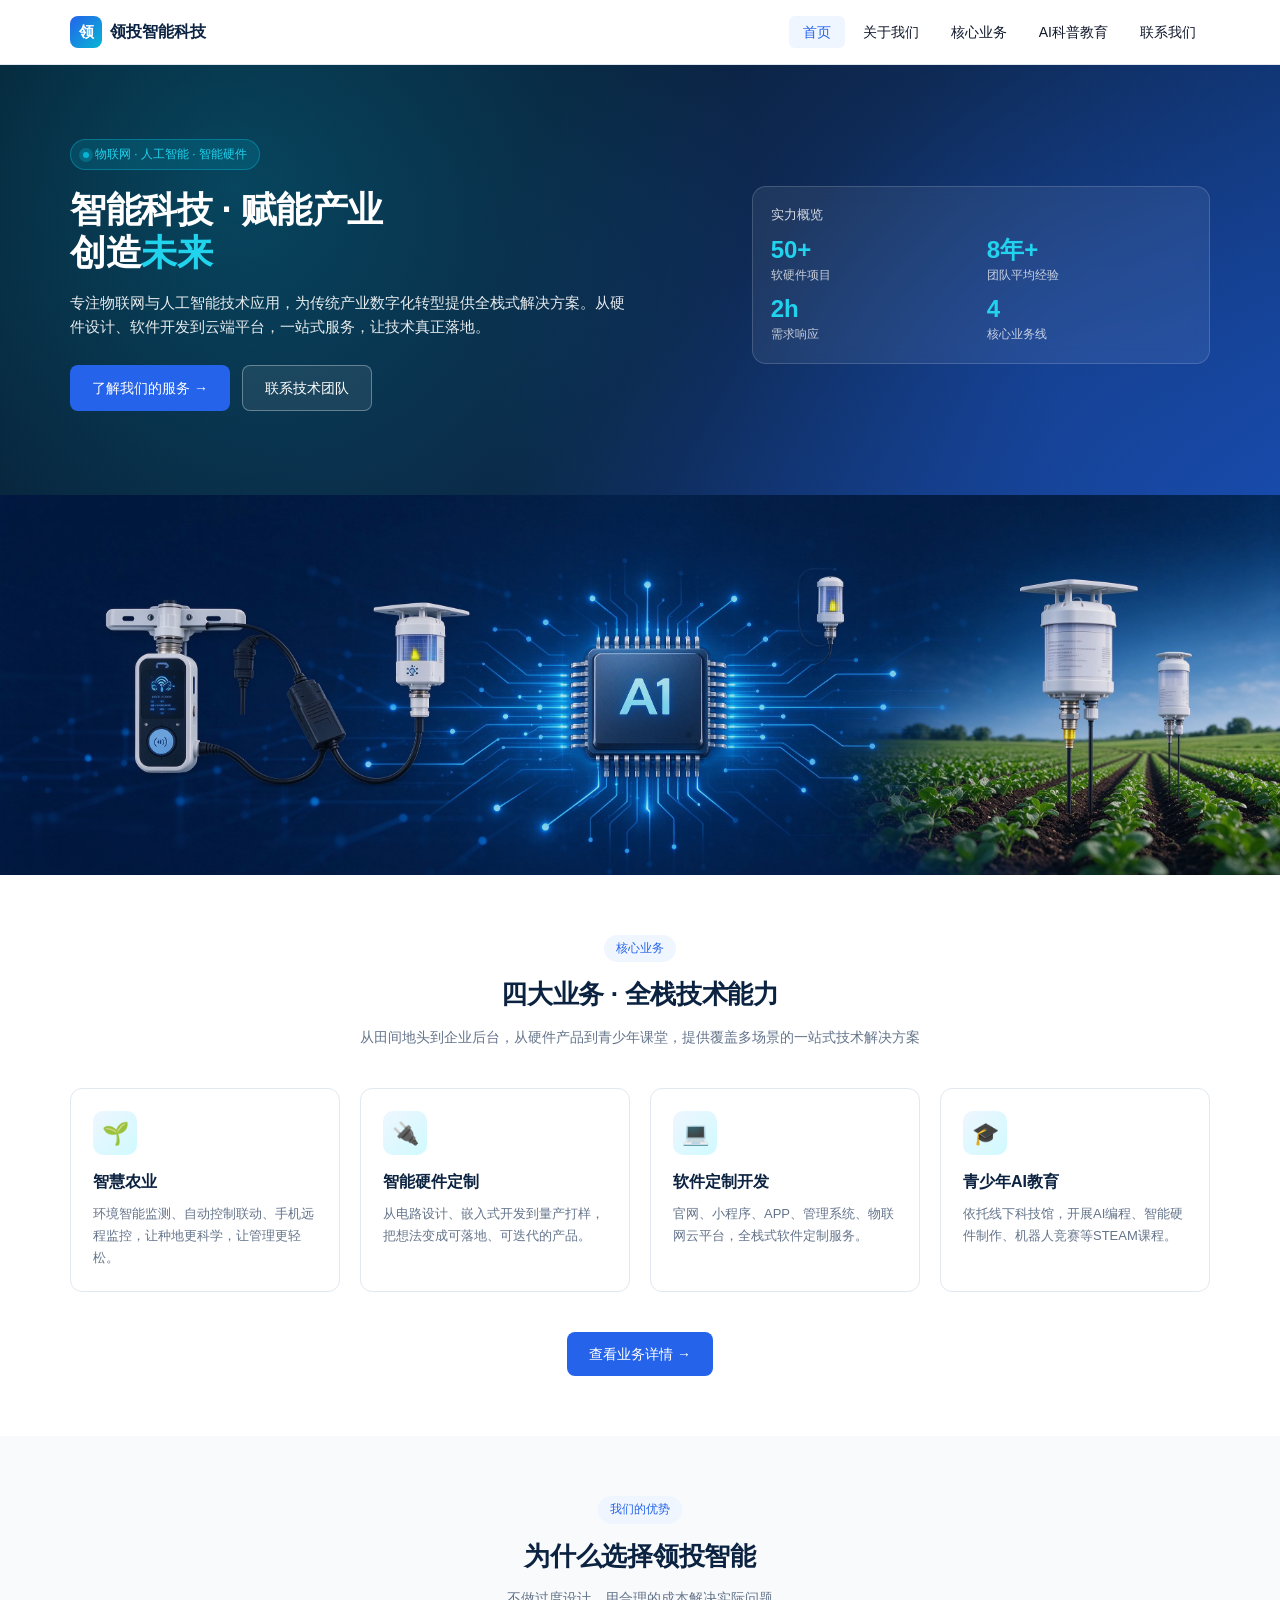
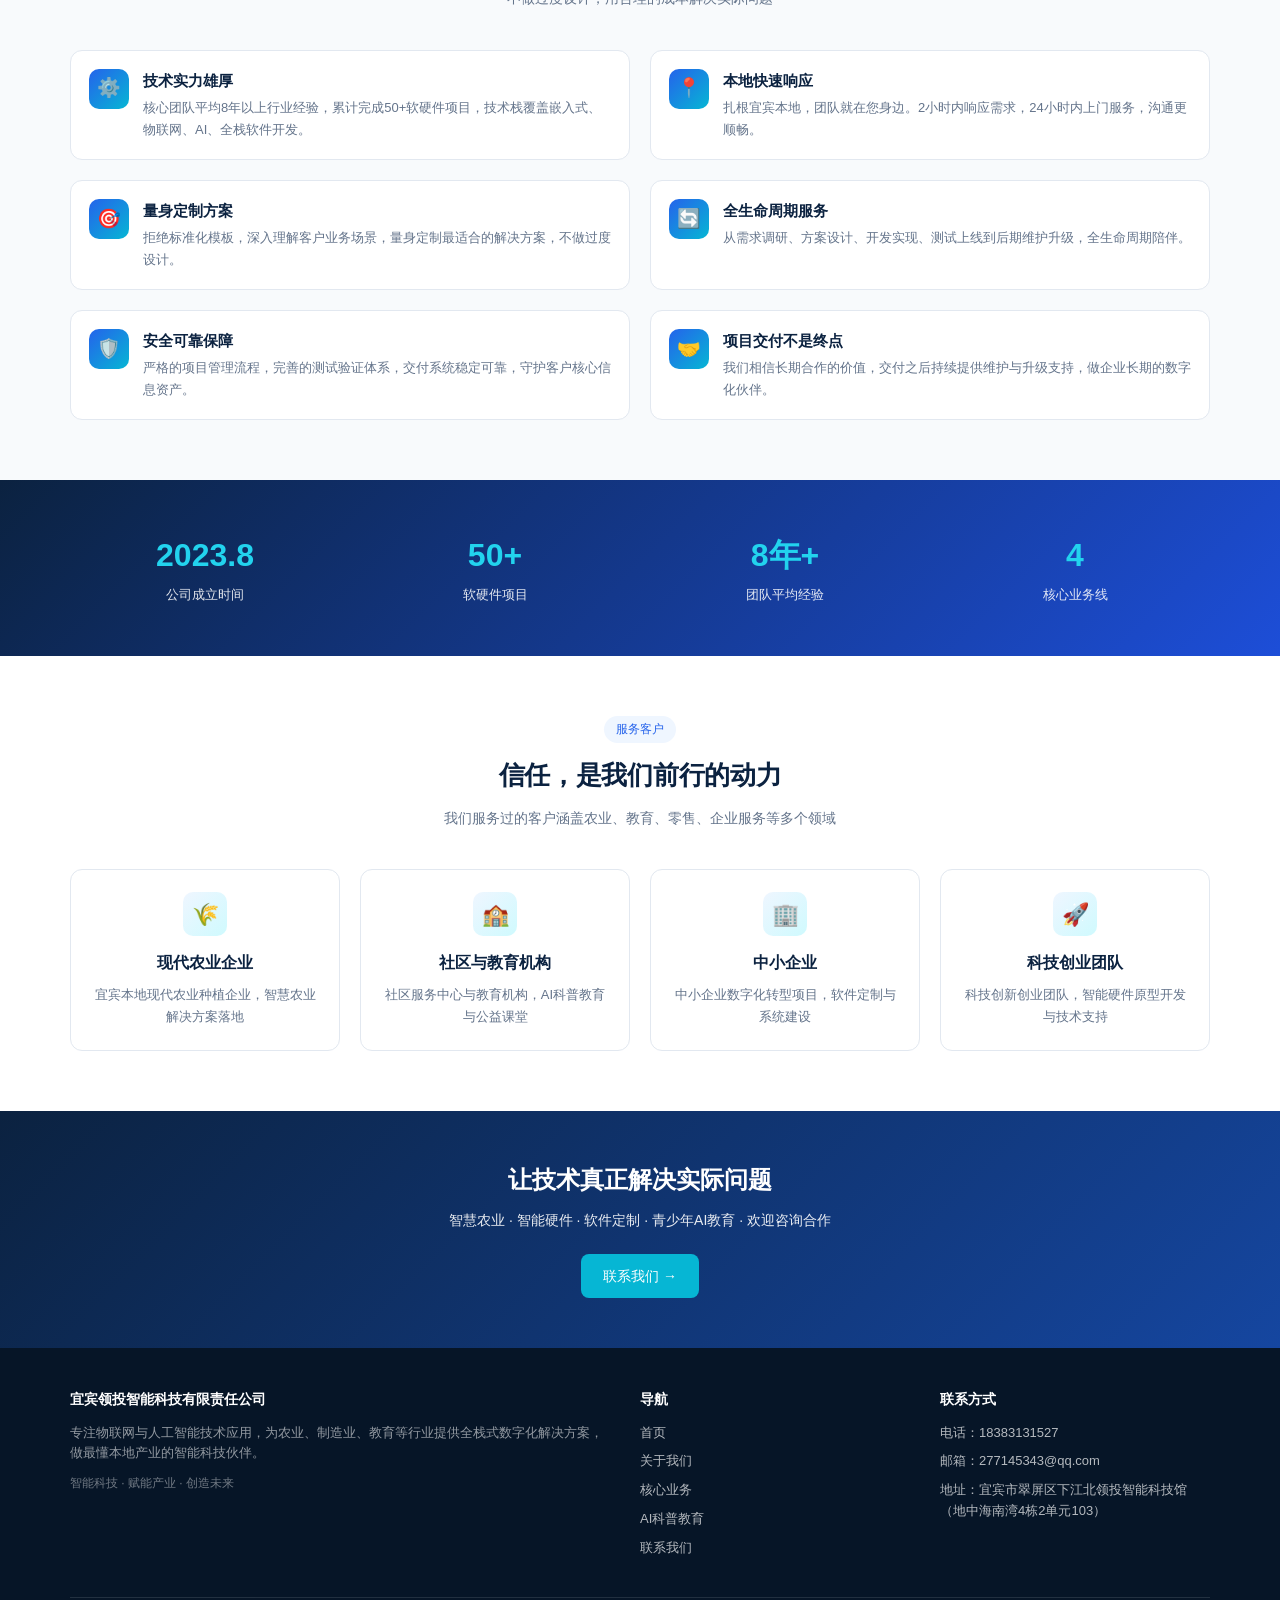
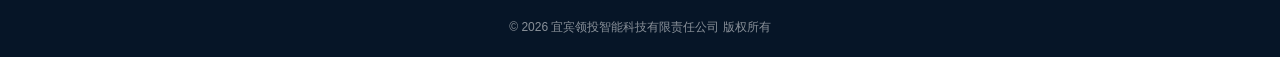
==== index.html @ ca6af1e5 "初始化领投智能科技企业官网" ====
<!DOCTYPE html>
<html lang="zh-CN">
<head>
<meta charset="UTF-8">
<meta name="viewport" content="width=device-width, initial-scale=1.0">
<title>宜宾领投智能科技有限责任公司 · 物联网与人工智能技术应用</title>
<meta name="description" content="宜宾领投智能科技有限责任公司，专注物联网与人工智能技术应用，为农业、制造业、教育等行业提供智慧农业、智能硬件定制、软件定制开发与青少年AI科普教育全栈式解决方案。">
<link rel="stylesheet" href="assets/style.css">
</head>
<body>

<!-- 导航 -->
<nav class="navbar">
  <div class="container">
    <a href="index.html" class="logo">
      <span class="logo-mark">领</span>
      <span>领投智能科技</span>
    </a>
    <ul class="nav-menu" id="navMenu">
      <li><a href="index.html" class="active">首页</a></li>
      <li><a href="about.html">关于我们</a></li>
      <li><a href="services.html">核心业务</a></li>
      <li><a href="education.html">AI科普教育</a></li>
      <li><a href="contact.html">联系我们</a></li>
    </ul>
    <button class="nav-toggle" id="navToggle" aria-label="菜单">≡</button>
  </div>
</nav>

<!-- Hero -->
<section class="hero">
  <div class="container">
    <div>
      <div class="hero-tag"><span class="dot"></span>物联网 · 人工智能 · 智能硬件</div>
      <h1>智能科技 · 赋能产业<br>创造<span class="accent">未来</span></h1>
      <p>专注物联网与人工智能技术应用，为传统产业数字化转型提供全栈式解决方案。从硬件设计、软件开发到云端平台，一站式服务，让技术真正落地。</p>
      <div class="hero-actions">
        <a href="services.html" class="btn btn-primary">了解我们的服务 →</a>
        <a href="contact.html" class="btn btn-ghost">联系技术团队</a>
      </div>
    </div>
    <div class="hero-card">
      <h3>实力概览</h3>
      <div class="hero-stats">
        <div class="hero-stat">
          <div class="num">50+</div>
          <div class="label">软硬件项目</div>
        </div>
        <div class="hero-stat">
          <div class="num">8年+</div>
          <div class="label">团队平均经验</div>
        </div>
        <div class="hero-stat">
          <div class="num">2h</div>
          <div class="label">需求响应</div>
        </div>
        <div class="hero-stat">
          <div class="num">4</div>
          <div class="label">核心业务线</div>
        </div>
      </div>
    </div>
  </div>
</section>

<!-- Banner 图 -->
<div class="hero-banner">
  <img src="assets/images/banner.jpg" alt="领投智能科技 · 物联网与人工智能">
</div>

<!-- 核心业务概览 -->
<section class="section section-alt">
  <div class="container">
    <div class="section-header">
      <span class="eyebrow">核心业务</span>
      <h2>四大业务 · 全栈技术能力</h2>
      <p>从田间地头到企业后台，从硬件产品到青少年课堂，提供覆盖多场景的一站式技术解决方案</p>
    </div>
    <div class="grid grid-4">
      <div class="card">
        <div class="card-icon">🌱</div>
        <h3>智慧农业</h3>
        <p>环境智能监测、自动控制联动、手机远程监控，让种地更科学，让管理更轻松。</p>
      </div>
      <div class="card">
        <div class="card-icon">🔌</div>
        <h3>智能硬件定制</h3>
        <p>从电路设计、嵌入式开发到量产打样，把想法变成可落地、可迭代的产品。</p>
      </div>
      <div class="card">
        <div class="card-icon">💻</div>
        <h3>软件定制开发</h3>
        <p>官网、小程序、APP、管理系统、物联网云平台，全栈式软件定制服务。</p>
      </div>
      <div class="card">
        <div class="card-icon">🎓</div>
        <h3>青少年AI教育</h3>
        <p>依托线下科技馆，开展AI编程、智能硬件制作、机器人竞赛等STEAM课程。</p>
      </div>
    </div>
    <div class="text-center mt-40">
      <a href="services.html" class="btn btn-primary">查看业务详情 →</a>
    </div>
  </div>
</section>

<!-- 我们的优势 -->
<section class="section">
  <div class="container">
    <div class="section-header">
      <span class="eyebrow">我们的优势</span>
      <h2>为什么选择领投智能</h2>
      <p>不做过度设计，用合理的成本解决实际问题</p>
    </div>
    <div class="grid grid-2">
      <div class="advantage-item">
        <div class="ico">⚙️</div>
        <div>
          <h4>技术实力雄厚</h4>
          <p>核心团队平均8年以上行业经验，累计完成50+软硬件项目，技术栈覆盖嵌入式、物联网、AI、全栈软件开发。</p>
        </div>
      </div>
      <div class="advantage-item">
        <div class="ico">📍</div>
        <div>
          <h4>本地快速响应</h4>
          <p>扎根宜宾本地，团队就在您身边。2小时内响应需求，24小时内上门服务，沟通更顺畅。</p>
        </div>
      </div>
      <div class="advantage-item">
        <div class="ico">🎯</div>
        <div>
          <h4>量身定制方案</h4>
          <p>拒绝标准化模板，深入理解客户业务场景，量身定制最适合的解决方案，不做过度设计。</p>
        </div>
      </div>
      <div class="advantage-item">
        <div class="ico">🔄</div>
        <div>
          <h4>全生命周期服务</h4>
          <p>从需求调研、方案设计、开发实现、测试上线到后期维护升级，全生命周期陪伴。</p>
        </div>
      </div>
      <div class="advantage-item">
        <div class="ico">🛡️</div>
        <div>
          <h4>安全可靠保障</h4>
          <p>严格的项目管理流程，完善的测试验证体系，交付系统稳定可靠，守护客户核心信息资产。</p>
        </div>
      </div>
      <div class="advantage-item">
        <div class="ico">🤝</div>
        <div>
          <h4>项目交付不是终点</h4>
          <p>我们相信长期合作的价值，交付之后持续提供维护与升级支持，做企业长期的数字化伙伴。</p>
        </div>
      </div>
    </div>
  </div>
</section>

<!-- 数据条 -->
<section class="stat-band">
  <div class="container">
    <div class="grid">
      <div>
        <div class="num">2023.8</div>
        <div class="label">公司成立时间</div>
      </div>
      <div>
        <div class="num">50+</div>
        <div class="label">软硬件项目</div>
      </div>
      <div>
        <div class="num">8年+</div>
        <div class="label">团队平均经验</div>
      </div>
      <div>
        <div class="num">4</div>
        <div class="label">核心业务线</div>
      </div>
    </div>
  </div>
</section>

<!-- 服务客户 -->
<section class="section section-alt">
  <div class="container">
    <div class="section-header">
      <span class="eyebrow">服务客户</span>
      <h2>信任，是我们前行的动力</h2>
      <p>我们服务过的客户涵盖农业、教育、零售、企业服务等多个领域</p>
    </div>
    <div class="grid grid-4">
      <div class="card text-center">
        <div class="card-icon" style="margin:0 auto 14px;">🌾</div>
        <h3>现代农业企业</h3>
        <p>宜宾本地现代农业种植企业，智慧农业解决方案落地</p>
      </div>
      <div class="card text-center">
        <div class="card-icon" style="margin:0 auto 14px;">🏫</div>
        <h3>社区与教育机构</h3>
        <p>社区服务中心与教育机构，AI科普教育与公益课堂</p>
      </div>
      <div class="card text-center">
        <div class="card-icon" style="margin:0 auto 14px;">🏢</div>
        <h3>中小企业</h3>
        <p>中小企业数字化转型项目，软件定制与系统建设</p>
      </div>
      <div class="card text-center">
        <div class="card-icon" style="margin:0 auto 14px;">🚀</div>
        <h3>科技创业团队</h3>
        <p>科技创新创业团队，智能硬件原型开发与技术支持</p>
      </div>
    </div>
  </div>
</section>

<!-- CTA -->
<section class="cta">
  <div class="container">
    <h2>让技术真正解决实际问题</h2>
    <p>智慧农业 · 智能硬件 · 软件定制 · 青少年AI教育 · 欢迎咨询合作</p>
    <a href="contact.html" class="btn btn-primary">联系我们 →</a>
  </div>
</section>

<!-- 页脚 -->
<footer>
  <div class="container">
    <div class="footer-grid">
      <div>
        <h4>宜宾领投智能科技有限责任公司</h4>
        <p style="margin-bottom:10px;opacity:.8;">专注物联网与人工智能技术应用，为农业、制造业、教育等行业提供全栈式数字化解决方案，做最懂本地产业的智能科技伙伴。</p>
        <p style="opacity:.6;font-size:12px;">智能科技 · 赋能产业 · 创造未来</p>
      </div>
      <div>
        <h4>导航</h4>
        <ul>
          <li><a href="index.html">首页</a></li>
          <li><a href="about.html">关于我们</a></li>
          <li><a href="services.html">核心业务</a></li>
          <li><a href="education.html">AI科普教育</a></li>
          <li><a href="contact.html">联系我们</a></li>
        </ul>
      </div>
      <div>
        <h4>联系方式</h4>
        <ul>
          <li>电话：18383131527</li>
          <li>邮箱：277145343@qq.com</li>
          <li>地址：宜宾市翠屏区下江北领投智能科技馆（地中海南湾4栋2单元103）</li>
        </ul>
      </div>
    </div>
    <div class="footer-bottom">
      © 2026 宜宾领投智能科技有限责任公司 版权所有
    </div>
  </div>
</footer>

<script>
  document.getElementById('navToggle').addEventListener('click', function() {
    document.getElementById('navMenu').classList.toggle('open');
  });
</script>
</body>
</html>
---- assets/style.css ----
/* ===========================================
   宜宾领投智能科技 · 企业官网统一样式
   深空蓝 + 科技青 · 移动优先响应式
   =========================================== */

:root {
  --navy: #0B2240;
  --navy-deep: #061527;
  --blue: #2563EB;
  --blue-dark: #1D4ED8;
  --cyan: #06B6D4;
  --cyan-light: #22D3EE;
  --cyan-soft: #CFFAFE;
  --bg: #F8FAFC;
  --card: #FFFFFF;
  --text: #0F172A;
  --muted: #64748B;
  --border: #E2E8F0;
  --shadow: 0 4px 20px rgba(15,23,42,.06);
  --shadow-lg: 0 10px 40px rgba(15,23,42,.12);
}

* { box-sizing: border-box; margin: 0; padding: 0; }
html { scroll-behavior: smooth; }
body {
  font-family: -apple-system, "PingFang SC", "Microsoft YaHei", "Helvetica Neue", Arial, sans-serif;
  background: var(--bg);
  color: var(--text);
  line-height: 1.6;
  font-size: 15px;
  -webkit-font-smoothing: antialiased;
  overflow-x: hidden;
}

.container { max-width: 1180px; margin: 0 auto; padding: 0 20px; }

/* ============ 顶部导航 ============ */
.navbar {
  position: sticky;
  top: 0;
  background: rgba(255,255,255,.95);
  backdrop-filter: blur(10px);
  border-bottom: 1px solid var(--border);
  z-index: 100;
}
.navbar .container {
  display: flex;
  align-items: center;
  justify-content: space-between;
  height: 64px;
}
.logo {
  display: flex;
  align-items: center;
  gap: 8px;
  text-decoration: none;
  color: var(--navy);
  font-weight: 700;
  font-size: 16px;
}
.logo .logo-mark {
  width: 32px;
  height: 32px;
  border-radius: 8px;
  background: linear-gradient(135deg, var(--blue), var(--cyan));
  display: flex;
  align-items: center;
  justify-content: center;
  color: #fff;
  font-size: 15px;
  font-weight: 700;
}
.nav-menu {
  display: flex;
  gap: 4px;
  list-style: none;
}
.nav-menu a {
  text-decoration: none;
  color: var(--text);
  font-size: 14px;
  padding: 8px 14px;
  border-radius: 6px;
  transition: all .15s;
}
.nav-menu a:hover, .nav-menu a.active {
  color: var(--blue);
  background: #EFF6FF;
}
.nav-toggle { display: none; }

@media (max-width: 780px) {
  .nav-menu {
    display: none;
    position: absolute;
    top: 64px;
    left: 0;
    right: 0;
    background: #fff;
    flex-direction: column;
    padding: 8px 16px;
    border-bottom: 1px solid var(--border);
    box-shadow: var(--shadow);
  }
  .nav-menu.open { display: flex; }
  .nav-toggle {
    display: inline-flex;
    background: transparent;
    border: 1px solid var(--border);
    border-radius: 6px;
    padding: 6px 10px;
    cursor: pointer;
    font-size: 18px;
    color: var(--blue);
  }
}

/* ============ Hero ============ */
.hero {
  position: relative;
  background: linear-gradient(135deg, #061527 0%, #0B2240 55%, #1546A0 100%);
  color: #fff;
  padding: 74px 0 84px;
  overflow: hidden;
}
.hero::before {
  content: "";
  position: absolute;
  inset: 0;
  background:
    radial-gradient(circle at 18% 28%, rgba(6,182,212,.28), transparent 48%),
    radial-gradient(circle at 82% 72%, rgba(37,99,235,.28), transparent 52%);
  pointer-events: none;
}
.hero .container {
  position: relative;
  display: grid;
  grid-template-columns: 1.4fr 1fr;
  gap: 40px;
  align-items: center;
}
.hero-tag {
  display: inline-flex;
  align-items: center;
  gap: 6px;
  padding: 5px 12px;
  background: rgba(6,182,212,.16);
  border: 1px solid rgba(6,182,212,.42);
  border-radius: 999px;
  font-size: 12px;
  color: var(--cyan-light);
  margin-bottom: 18px;
}
.hero-tag .dot {
  width: 6px; height: 6px;
  background: var(--cyan);
  border-radius: 50%;
  box-shadow: 0 0 0 4px rgba(6,182,212,.28);
}
.hero h1 {
  font-size: 36px;
  line-height: 1.2;
  font-weight: 700;
  margin-bottom: 16px;
  letter-spacing: -.5px;
}
.hero h1 .accent { color: var(--cyan-light); }
.hero p {
  font-size: 15px;
  opacity: .9;
  margin-bottom: 26px;
  max-width: 560px;
}
.hero-actions {
  display: flex;
  gap: 12px;
  flex-wrap: wrap;
}
.btn {
  display: inline-flex;
  align-items: center;
  gap: 6px;
  padding: 11px 22px;
  border-radius: 8px;
  font-size: 14px;
  font-weight: 500;
  text-decoration: none;
  cursor: pointer;
  border: none;
  transition: all .15s;
  font-family: inherit;
}
.btn-primary { background: var(--blue); color: #fff; }
.btn-primary:hover { background: var(--blue-dark); transform: translateY(-1px); }
.btn-cyan { background: var(--cyan); color: #fff; }
.btn-cyan:hover { background: #0891B2; transform: translateY(-1px); }
.btn-ghost {
  background: rgba(255,255,255,.08);
  color: #fff;
  border: 1px solid rgba(255,255,255,.32);
}
.btn-ghost:hover { background: rgba(255,255,255,.16); }

.hero-card {
  background: rgba(255,255,255,.07);
  border: 1px solid rgba(255,255,255,.16);
  border-radius: 14px;
  padding: 18px;
  backdrop-filter: blur(8px);
}
.hero-card h3 {
  font-size: 13px;
  opacity: .82;
  margin-bottom: 12px;
  font-weight: 500;
}
.hero-stats {
  display: grid;
  grid-template-columns: 1fr 1fr;
  gap: 12px;
}
.hero-stat .num {
  font-size: 24px;
  font-weight: 700;
  color: var(--cyan-light);
  line-height: 1;
}
.hero-stat .label {
  font-size: 12px;
  opacity: .75;
  margin-top: 4px;
}

@media (max-width: 900px) {
  .hero .container { grid-template-columns: 1fr; }
  .hero h1 { font-size: 28px; }
  .hero-card { display: none; }
}

/* ============ Hero Banner 图 ============ */
.hero-banner {
  position: relative;
  background: var(--navy-deep);
}
.hero-banner img {
  width: 100%;
  max-height: 380px;
  object-fit: cover;
  display: block;
  opacity: .92;
}
@media (max-width: 700px) {
  .hero-banner img { max-height: 200px; }
}

/* ============ 通用区块 ============ */
.section { padding: 60px 0; }
.section-alt { background: #fff; }
.section-header { text-align: center; margin-bottom: 40px; }
.section-header .eyebrow {
  display: inline-block;
  font-size: 12px;
  color: var(--blue);
  background: #EFF6FF;
  padding: 4px 12px;
  border-radius: 999px;
  margin-bottom: 12px;
  font-weight: 500;
}
.section-header h2 {
  font-size: 26px;
  color: var(--navy);
  font-weight: 700;
  margin-bottom: 10px;
  letter-spacing: -.3px;
}
.section-header p {
  color: var(--muted);
  font-size: 14px;
  max-width: 660px;
  margin: 0 auto;
}

/* ============ 卡片网格 ============ */
.grid { display: grid; gap: 20px; }
.grid-3 { grid-template-columns: repeat(3, 1fr); }
.grid-2 { grid-template-columns: repeat(2, 1fr); }
.grid-4 { grid-template-columns: repeat(4, 1fr); }
@media (max-width: 900px) {
  .grid-3, .grid-4 { grid-template-columns: 1fr 1fr; }
}
@media (max-width: 600px) {
  .grid-3, .grid-2, .grid-4 { grid-template-columns: 1fr; }
}

.card {
  background: var(--card);
  border: 1px solid var(--border);
  border-radius: 12px;
  padding: 22px;
  transition: all .2s;
}
.card:hover {
  box-shadow: var(--shadow-lg);
  transform: translateY(-2px);
  border-color: var(--blue);
}
.card-icon {
  width: 44px;
  height: 44px;
  border-radius: 10px;
  background: linear-gradient(135deg, #EFF6FF, var(--cyan-soft));
  display: flex;
  align-items: center;
  justify-content: center;
  font-size: 22px;
  margin-bottom: 14px;
}
.card h3 {
  font-size: 16px;
  font-weight: 600;
  margin-bottom: 8px;
  color: var(--navy);
}
.card p {
  font-size: 13px;
  color: var(--muted);
  line-height: 1.7;
}

/* ============ 业务/产品卡 ============ */
.product-card {
  background: var(--card);
  border-radius: 14px;
  overflow: hidden;
  border: 1px solid var(--border);
  transition: all .2s;
  display: flex;
  flex-direction: column;
}
.product-card:hover { box-shadow: var(--shadow-lg); transform: translateY(-3px); }
.product-cover {
  height: 180px;
  background: linear-gradient(135deg, #EFF6FF, var(--cyan-soft));
  display: flex;
  align-items: center;
  justify-content: center;
  font-size: 56px;
  overflow: hidden;
}
.product-cover img {
  width: 100%;
  height: 100%;
  object-fit: cover;
  display: block;
}
.product-body { padding: 18px; flex: 1; }
.product-tag {
  display: inline-block;
  font-size: 11px;
  padding: 2px 8px;
  border-radius: 999px;
  background: #EFF6FF;
  color: var(--blue);
  margin-bottom: 8px;
  font-weight: 500;
}
.product-body h3 {
  font-size: 17px;
  font-weight: 600;
  color: var(--text);
  margin-bottom: 8px;
}
.product-body p {
  font-size: 13px;
  color: var(--muted);
  margin-bottom: 12px;
  line-height: 1.7;
}
.product-spec {
  font-size: 12.5px;
  color: var(--blue-dark);
  padding-top: 10px;
  border-top: 1px dashed var(--border);
  line-height: 1.8;
}

/* ============ 信息表 ============ */
.info-table {
  width: 100%;
  border-collapse: collapse;
  background: #fff;
  border-radius: 12px;
  overflow: hidden;
  box-shadow: var(--shadow);
}
.info-table tr { border-bottom: 1px solid var(--border); }
.info-table tr:last-child { border-bottom: none; }
.info-table td {
  padding: 14px 18px;
  font-size: 14px;
  vertical-align: top;
}
.info-table td.label {
  background: #F9FAFB;
  color: var(--muted);
  width: 140px;
  font-weight: 500;
}
.info-table td.value { color: var(--text); }

/* ============ 优势列表 ============ */
.advantage-list { display: grid; gap: 14px; }
.advantage-item {
  display: flex;
  gap: 14px;
  align-items: flex-start;
  background: #fff;
  border: 1px solid var(--border);
  border-radius: 12px;
  padding: 18px;
  transition: all .2s;
}
.advantage-item:hover { border-color: var(--cyan); box-shadow: var(--shadow); }
.advantage-item .ico {
  width: 40px; height: 40px;
  border-radius: 10px;
  background: linear-gradient(135deg, var(--blue), var(--cyan));
  color: #fff;
  display: flex; align-items: center; justify-content: center;
  font-size: 19px;
  flex-shrink: 0;
}
.advantage-item h4 {
  font-size: 15px;
  color: var(--navy);
  margin-bottom: 4px;
}
.advantage-item p {
  font-size: 13px;
  color: var(--muted);
  line-height: 1.7;
}

/* ============ 数据条 ============ */
.stat-band {
  background: linear-gradient(135deg, var(--navy), var(--blue-dark));
  color: #fff;
  padding: 50px 0;
}
.stat-band .grid {
  grid-template-columns: repeat(4, 1fr);
  text-align: center;
}
.stat-band .num { font-size: 32px; font-weight: 700; margin-bottom: 4px; color: var(--cyan-light); }
.stat-band .label { font-size: 13px; opacity: .88; }
@media (max-width: 700px) {
  .stat-band .grid { grid-template-columns: 1fr 1fr; gap: 24px; }
}

/* ============ CTA ============ */
.cta {
  background: linear-gradient(135deg, var(--navy), #1546A0);
  color: #fff;
  padding: 50px 0;
  text-align: center;
}
.cta h2 { font-size: 24px; margin-bottom: 10px; }
.cta p { opacity: .9; margin-bottom: 22px; font-size: 14px; }
.cta .btn-primary { background: var(--cyan); }
.cta .btn-primary:hover { background: #0891B2; }

/* ============ 页脚 ============ */
footer {
  background: var(--navy-deep);
  color: rgba(255,255,255,.7);
  padding: 40px 0 20px;
  font-size: 13px;
}
.footer-grid {
  display: grid;
  grid-template-columns: 2fr 1fr 1fr;
  gap: 30px;
  margin-bottom: 30px;
}
.footer-grid h4 { color: #fff; font-size: 14px; margin-bottom: 12px; }
.footer-grid ul { list-style: none; }
.footer-grid ul li { margin-bottom: 8px; }
.footer-grid a { color: rgba(255,255,255,.7); text-decoration: none; }
.footer-grid a:hover { color: var(--cyan-light); }
.footer-bottom {
  border-top: 1px solid rgba(255,255,255,.15);
  padding-top: 20px;
  text-align: center;
  font-size: 12px;
  opacity: .75;
}
@media (max-width: 700px) {
  .footer-grid { grid-template-columns: 1fr; gap: 20px; }
}

/* ============ 通用工具 ============ */
.text-center { text-align: center; }
.mt-20 { margin-top: 20px; }
.mt-40 { margin-top: 40px; }
.mb-20 { margin-bottom: 20px; }
.lead {
  font-size: 16px;
  color: var(--muted);
  line-height: 1.8;
}
.divider { height: 1px; background: var(--border); margin: 32px 0; }
.tag-list { display: flex; flex-wrap: wrap; gap: 8px; margin-top: 12px; }
.tag-list .tag {
  font-size: 12px;
  padding: 4px 10px;
  border-radius: 999px;
  background: #EFF6FF;
  color: var(--blue);
}

/* ============ 服务详情（左右图文） ============ */
.feature-row {
  display: grid;
  grid-template-columns: 1fr 1fr;
  gap: 36px;
  align-items: center;
  margin-bottom: 40px;
}
.feature-row.rev .feature-media { order: 2; }
.feature-media {
  border-radius: 14px;
  overflow: hidden;
  box-shadow: var(--shadow-lg);
}
.feature-media img {
  width: 100%;
  height: 300px;
  object-fit: cover;
  display: block;
}
.feature-text .eyebrow {
  display: inline-block;
  font-size: 12px;
  color: var(--blue);
  background: #EFF6FF;
  padding: 3px 10px;
  border-radius: 999px;
  margin-bottom: 10px;
  font-weight: 500;
}
.feature-text h2 {
  font-size: 24px;
  color: var(--navy);
  margin-bottom: 8px;
}
.feature-text .sub {
  font-size: 15px;
  color: var(--cyan);
  font-weight: 600;
  margin-bottom: 12px;
}
.feature-text p { font-size: 14px; color: var(--muted); line-height: 1.8; margin-bottom: 14px; }
.feature-text ul { list-style: none; }
.feature-text ul li {
  font-size: 13.5px;
  color: var(--text);
  padding: 6px 0 6px 22px;
  position: relative;
  line-height: 1.6;
}
.feature-text ul li::before {
  content: "▸";
  position: absolute;
  left: 0;
  color: var(--cyan);
  font-weight: 700;
}
.feature-text ul li strong { color: var(--navy); }
@media (max-width: 860px) {
  .feature-row { grid-template-columns: 1fr; gap: 20px; }
  .feature-row.rev .feature-media { order: 0; }
  .feature-media img { height: 200px; }
}

/* ============ 课程卡 ============ */
.course-card {
  background: #fff;
  border: 1px solid var(--border);
  border-radius: 12px;
  padding: 20px;
  transition: all .2s;
}
.course-card:hover { box-shadow: var(--shadow-lg); transform: translateY(-2px); }
.course-card .course-num {
  font-size: 12px;
  font-weight: 700;
  color: var(--cyan);
  letter-spacing: 1px;
  margin-bottom: 8px;
}
.course-card h3 { font-size: 16px; color: var(--navy); margin-bottom: 8px; }
.course-card p { font-size: 13px; color: var(--muted); line-height: 1.7; }

/* ============ 联系方式卡 ============ */
.contact-grid {
  display: grid;
  grid-template-columns: repeat(3, 1fr);
  gap: 20px;
}
@media (max-width: 860px) {
  .contact-grid { grid-template-columns: 1fr; }
}
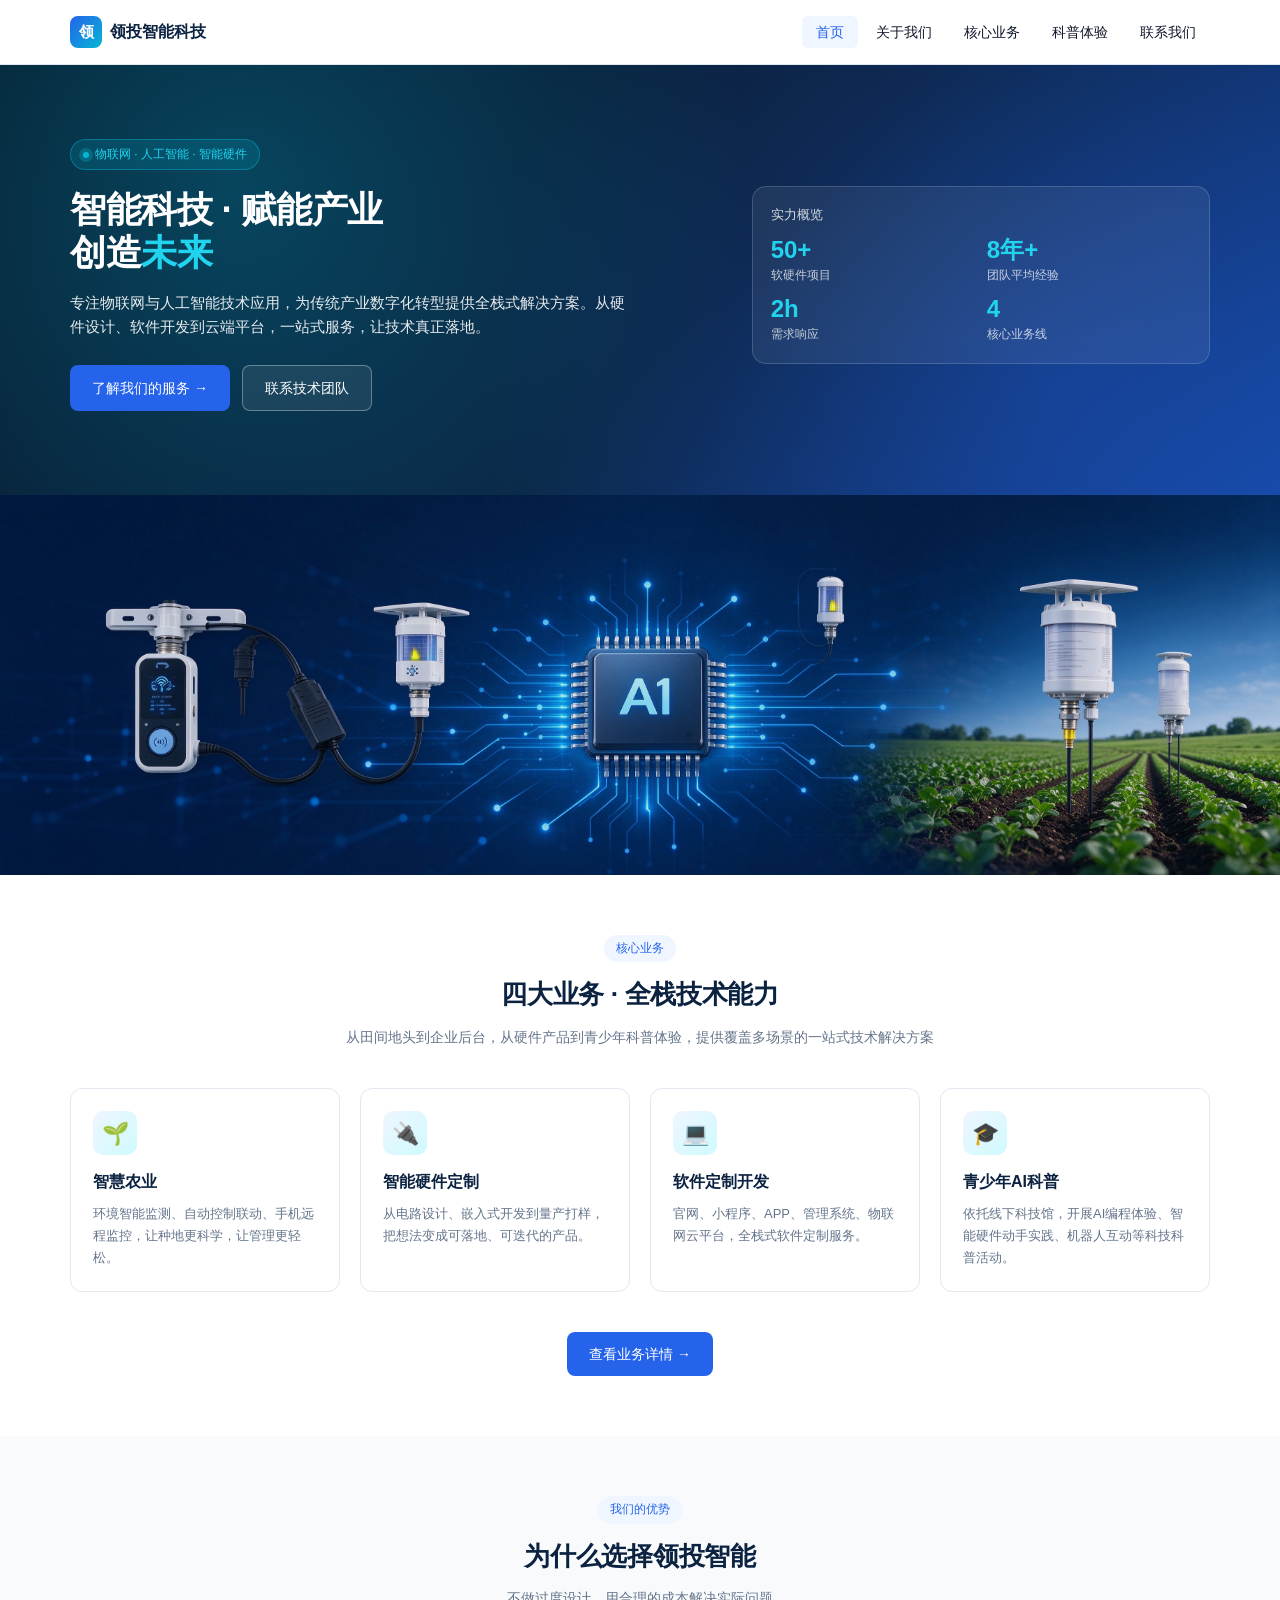
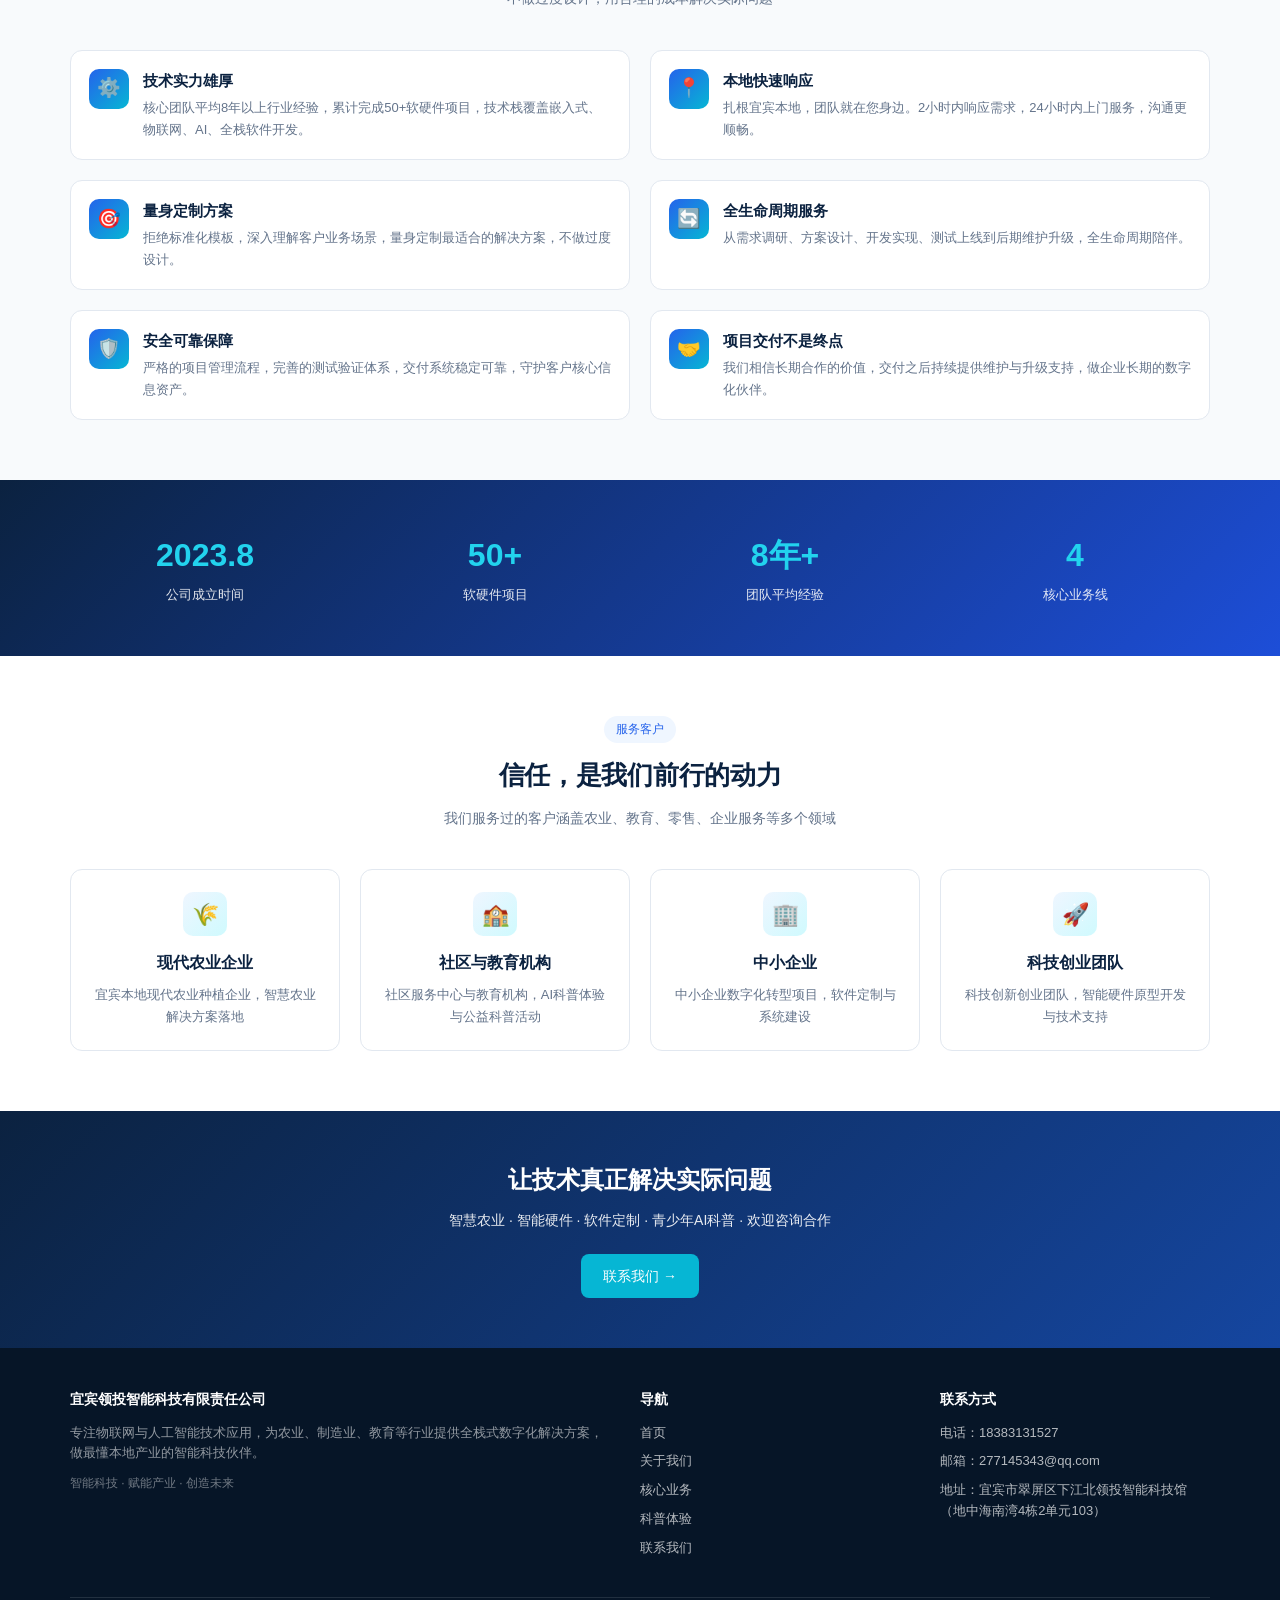
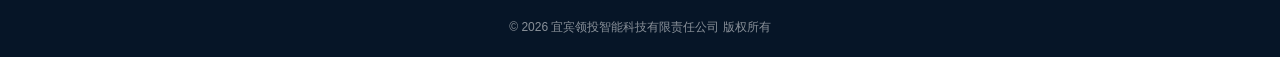
==== commit d5756b4b: "fix: 合规调整措辞，规避教育培训资质表述 导航及页面'AI科普教育'改为'科普体验'；education.html 更名为 kepu.html，URL 不再含 education；课程/培训/报名" ====
--- a/index.html
+++ b/index.html
@@ -4,7 +4,7 @@
 <meta charset="UTF-8">
 <meta name="viewport" content="width=device-width, initial-scale=1.0">
 <title>宜宾领投智能科技有限责任公司 · 物联网与人工智能技术应用</title>
-<meta name="description" content="宜宾领投智能科技有限责任公司，专注物联网与人工智能技术应用，为农业、制造业、教育等行业提供智慧农业、智能硬件定制、软件定制开发与青少年AI科普教育全栈式解决方案。">
+<meta name="description" content="宜宾领投智能科技有限责任公司，专注物联网与人工智能技术应用，为农业、制造业、教育等行业提供智慧农业、智能硬件定制、软件定制开发与青少年AI科普体验。">
 <link rel="stylesheet" href="assets/style.css">
 </head>
 <body>
@@ -20,7 +20,7 @@
       <li><a href="index.html" class="active">首页</a></li>
       <li><a href="about.html">关于我们</a></li>
       <li><a href="services.html">核心业务</a></li>
-      <li><a href="education.html">AI科普教育</a></li>
+      <li><a href="kepu.html">科普体验</a></li>
       <li><a href="contact.html">联系我们</a></li>
     </ul>
     <button class="nav-toggle" id="navToggle" aria-label="菜单">≡</button>
@@ -74,7 +74,7 @@
     <div class="section-header">
       <span class="eyebrow">核心业务</span>
       <h2>四大业务 · 全栈技术能力</h2>
-      <p>从田间地头到企业后台，从硬件产品到青少年课堂，提供覆盖多场景的一站式技术解决方案</p>
+      <p>从田间地头到企业后台，从硬件产品到青少年科普体验，提供覆盖多场景的一站式技术解决方案</p>
     </div>
     <div class="grid grid-4">
       <div class="card">
@@ -94,8 +94,8 @@
       </div>
       <div class="card">
         <div class="card-icon">🎓</div>
-        <h3>青少年AI教育</h3>
-        <p>依托线下科技馆，开展AI编程、智能硬件制作、机器人竞赛等STEAM课程。</p>
+        <h3>青少年AI科普</h3>
+        <p>依托线下科技馆，开展AI编程体验、智能硬件动手实践、机器人互动等科技科普活动。</p>
       </div>
     </div>
     <div class="text-center mt-40">
@@ -200,7 +200,7 @@
       <div class="card text-center">
         <div class="card-icon" style="margin:0 auto 14px;">🏫</div>
         <h3>社区与教育机构</h3>
-        <p>社区服务中心与教育机构，AI科普教育与公益课堂</p>
+        <p>社区服务中心与教育机构，AI科普体验与公益科普活动</p>
       </div>
       <div class="card text-center">
         <div class="card-icon" style="margin:0 auto 14px;">🏢</div>
@@ -220,7 +220,7 @@
 <section class="cta">
   <div class="container">
     <h2>让技术真正解决实际问题</h2>
-    <p>智慧农业 · 智能硬件 · 软件定制 · 青少年AI教育 · 欢迎咨询合作</p>
+    <p>智慧农业 · 智能硬件 · 软件定制 · 青少年AI科普 · 欢迎咨询合作</p>
     <a href="contact.html" class="btn btn-primary">联系我们 →</a>
   </div>
 </section>
@@ -240,7 +240,7 @@
           <li><a href="index.html">首页</a></li>
           <li><a href="about.html">关于我们</a></li>
           <li><a href="services.html">核心业务</a></li>
-          <li><a href="education.html">AI科普教育</a></li>
+          <li><a href="kepu.html">科普体验</a></li>
           <li><a href="contact.html">联系我们</a></li>
         </ul>
       </div>
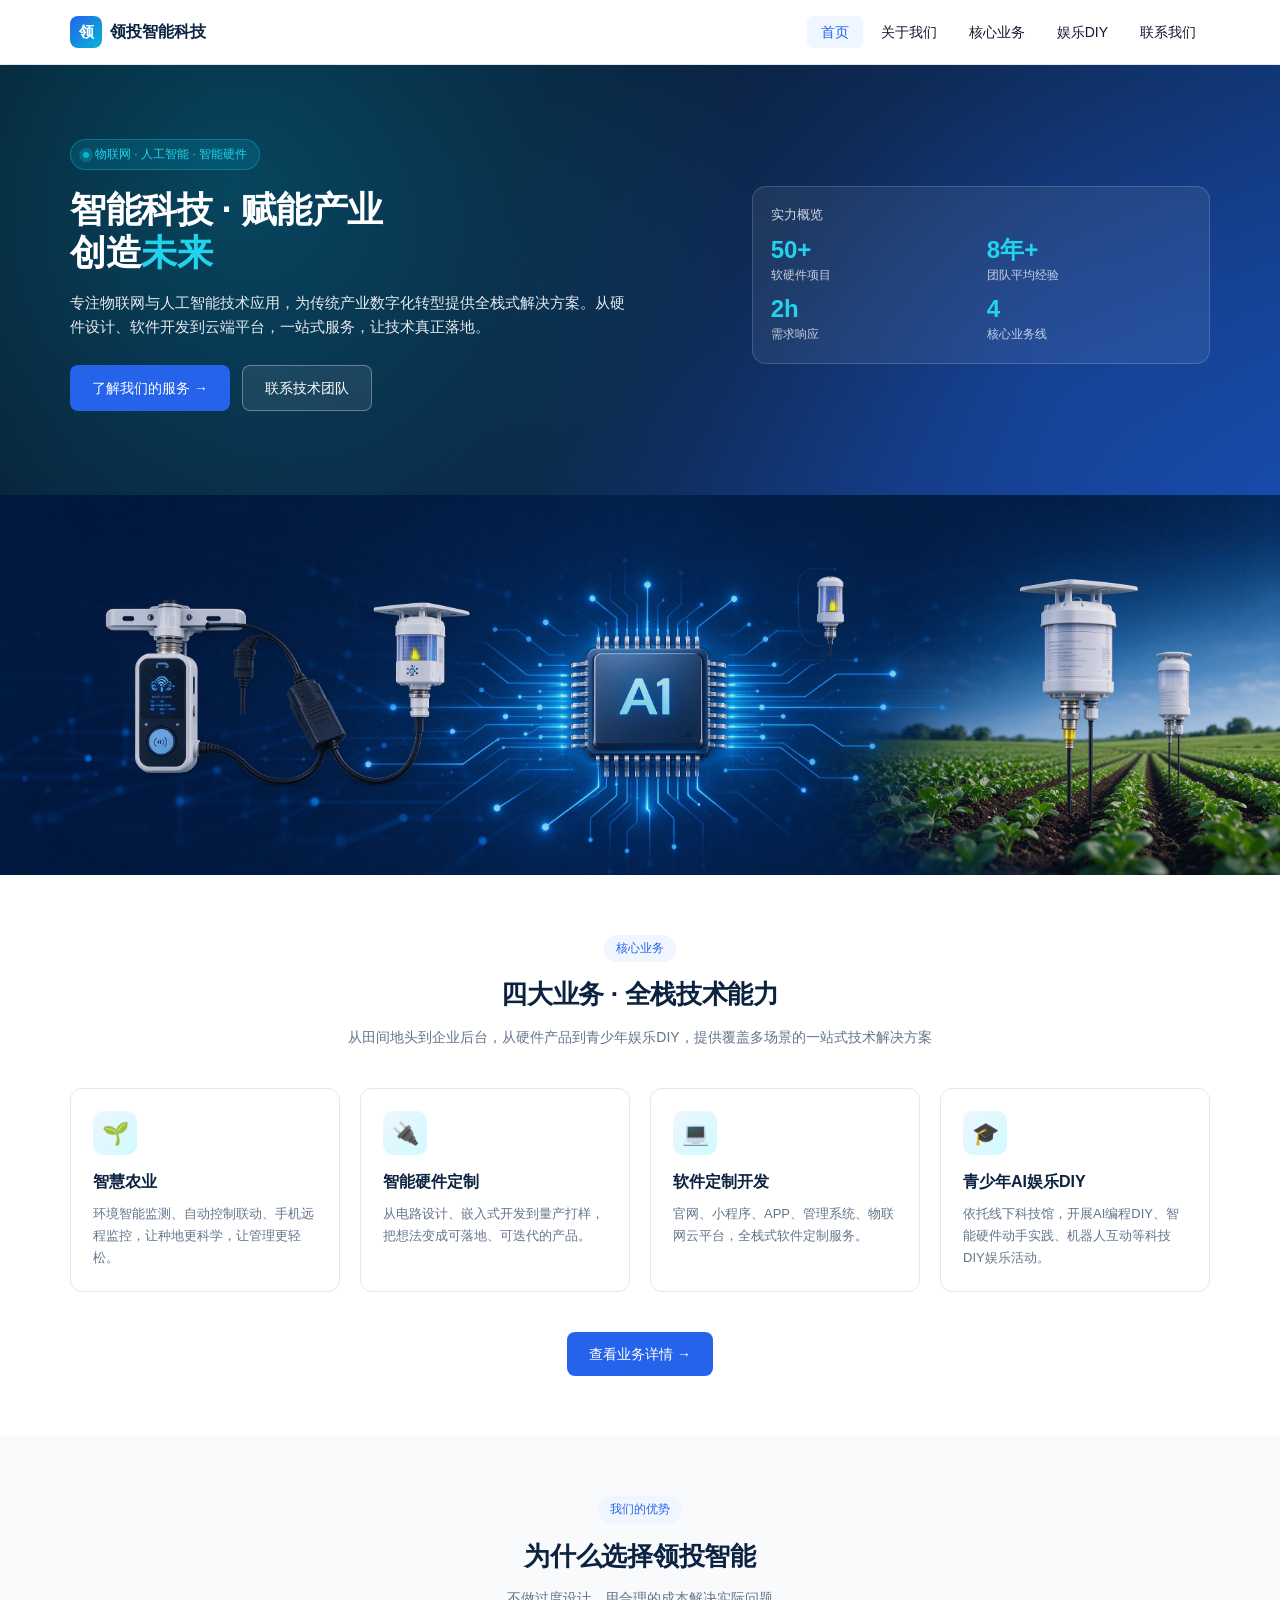
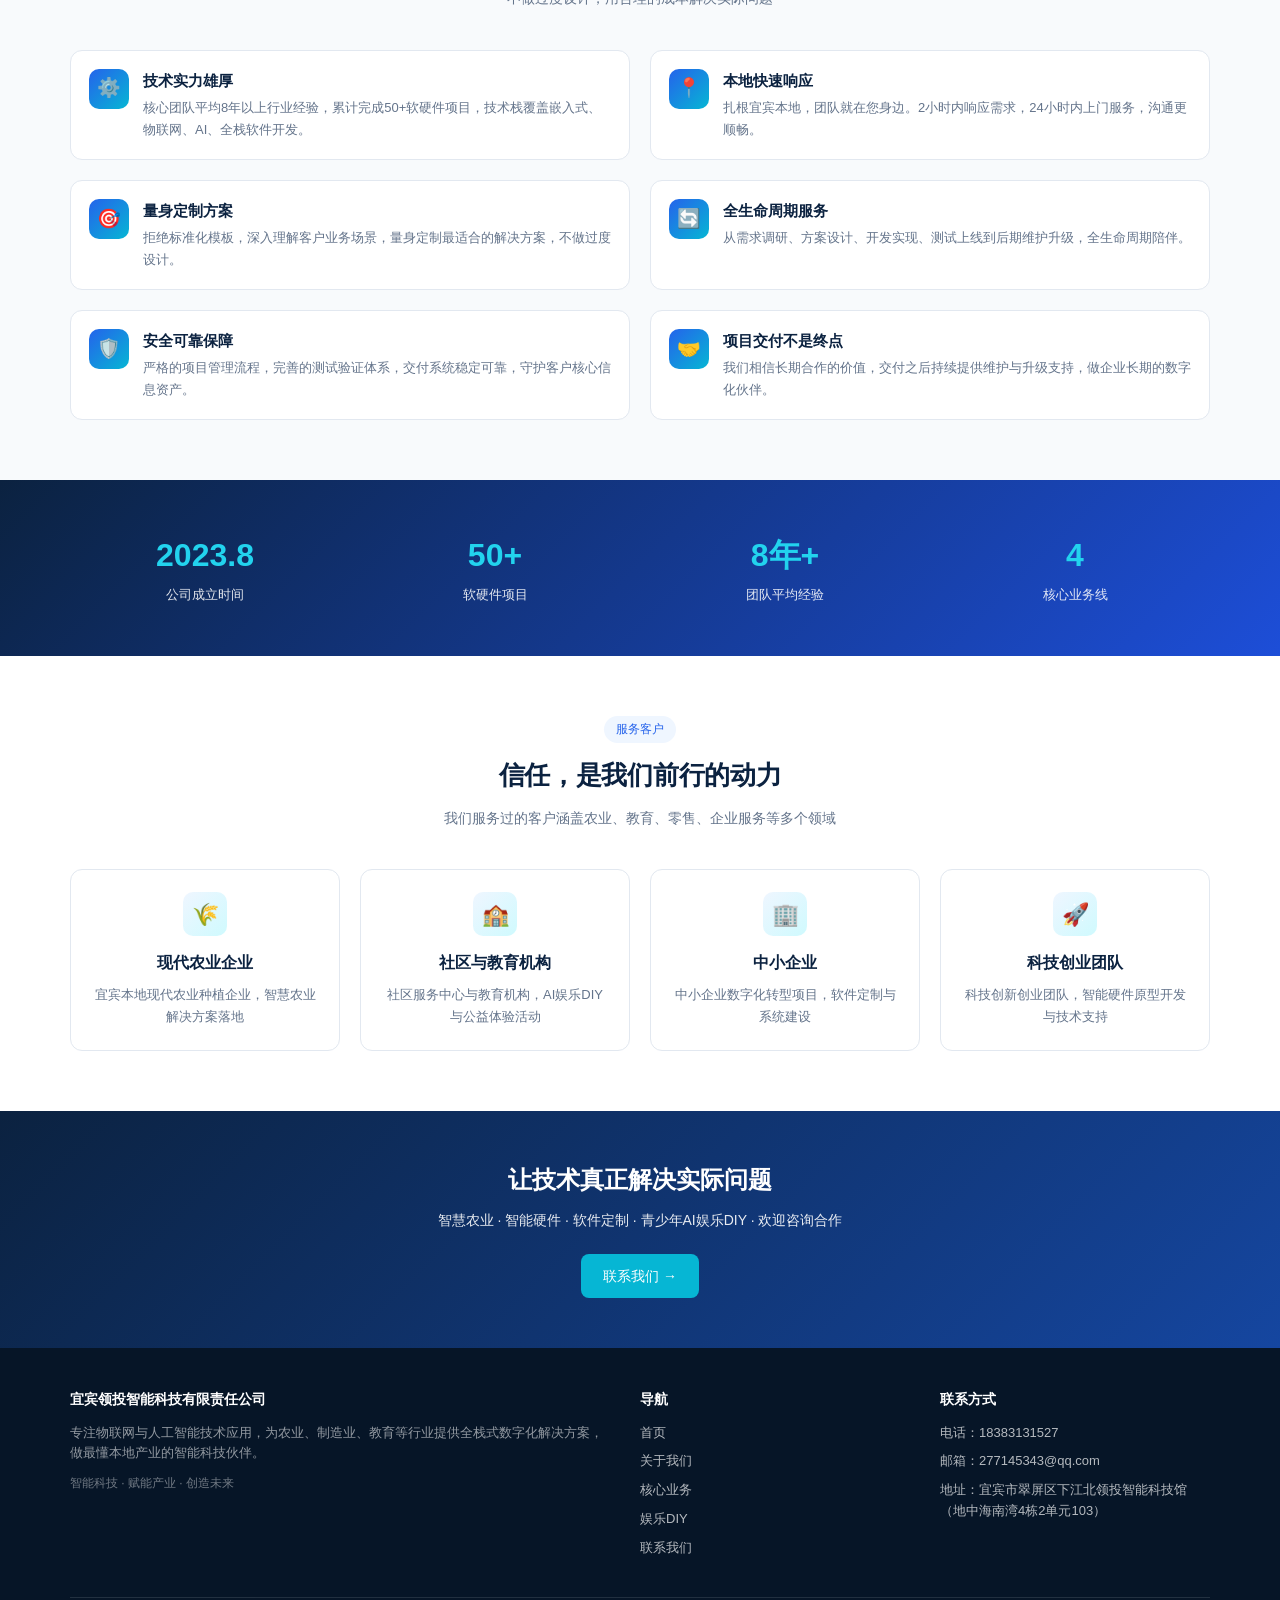
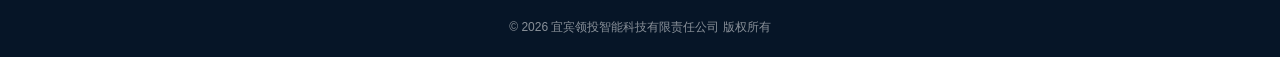
==== commit d0611c53: "feat: 青少年业务线更名为娱乐DIY，规避教育属性 导航及页面科普体验改为娱乐DIY；kepu.html更名为diy.html；正文所有科普表述改为娱乐DIY/DIY；保留客户行业描述中的教育" ====
--- a/index.html
+++ b/index.html
@@ -4,7 +4,7 @@
 <meta charset="UTF-8">
 <meta name="viewport" content="width=device-width, initial-scale=1.0">
 <title>宜宾领投智能科技有限责任公司 · 物联网与人工智能技术应用</title>
-<meta name="description" content="宜宾领投智能科技有限责任公司，专注物联网与人工智能技术应用，为农业、制造业、教育等行业提供智慧农业、智能硬件定制、软件定制开发与青少年AI科普体验。">
+<meta name="description" content="宜宾领投智能科技有限责任公司，专注物联网与人工智能技术应用，为农业、制造业、教育等行业提供智慧农业、智能硬件定制、软件定制开发与青少年AI娱乐DIY。">
 <link rel="stylesheet" href="assets/style.css">
 </head>
 <body>
@@ -20,7 +20,7 @@
       <li><a href="index.html" class="active">首页</a></li>
       <li><a href="about.html">关于我们</a></li>
       <li><a href="services.html">核心业务</a></li>
-      <li><a href="kepu.html">科普体验</a></li>
+      <li><a href="diy.html">娱乐DIY</a></li>
       <li><a href="contact.html">联系我们</a></li>
     </ul>
     <button class="nav-toggle" id="navToggle" aria-label="菜单">≡</button>
@@ -74,7 +74,7 @@
     <div class="section-header">
       <span class="eyebrow">核心业务</span>
       <h2>四大业务 · 全栈技术能力</h2>
-      <p>从田间地头到企业后台，从硬件产品到青少年科普体验，提供覆盖多场景的一站式技术解决方案</p>
+      <p>从田间地头到企业后台，从硬件产品到青少年娱乐DIY，提供覆盖多场景的一站式技术解决方案</p>
     </div>
     <div class="grid grid-4">
       <div class="card">
@@ -94,8 +94,8 @@
       </div>
       <div class="card">
         <div class="card-icon">🎓</div>
-        <h3>青少年AI科普</h3>
-        <p>依托线下科技馆，开展AI编程体验、智能硬件动手实践、机器人互动等科技科普活动。</p>
+        <h3>青少年AI娱乐DIY</h3>
+        <p>依托线下科技馆，开展AI编程DIY、智能硬件动手实践、机器人互动等科技DIY娱乐活动。</p>
       </div>
     </div>
     <div class="text-center mt-40">
@@ -200,7 +200,7 @@
       <div class="card text-center">
         <div class="card-icon" style="margin:0 auto 14px;">🏫</div>
         <h3>社区与教育机构</h3>
-        <p>社区服务中心与教育机构，AI科普体验与公益科普活动</p>
+        <p>社区服务中心与教育机构，AI娱乐DIY与公益体验活动</p>
       </div>
       <div class="card text-center">
         <div class="card-icon" style="margin:0 auto 14px;">🏢</div>
@@ -220,7 +220,7 @@
 <section class="cta">
   <div class="container">
     <h2>让技术真正解决实际问题</h2>
-    <p>智慧农业 · 智能硬件 · 软件定制 · 青少年AI科普 · 欢迎咨询合作</p>
+    <p>智慧农业 · 智能硬件 · 软件定制 · 青少年AI娱乐DIY · 欢迎咨询合作</p>
     <a href="contact.html" class="btn btn-primary">联系我们 →</a>
   </div>
 </section>
@@ -240,7 +240,7 @@
           <li><a href="index.html">首页</a></li>
           <li><a href="about.html">关于我们</a></li>
           <li><a href="services.html">核心业务</a></li>
-          <li><a href="kepu.html">科普体验</a></li>
+          <li><a href="diy.html">娱乐DIY</a></li>
           <li><a href="contact.html">联系我们</a></li>
         </ul>
       </div>
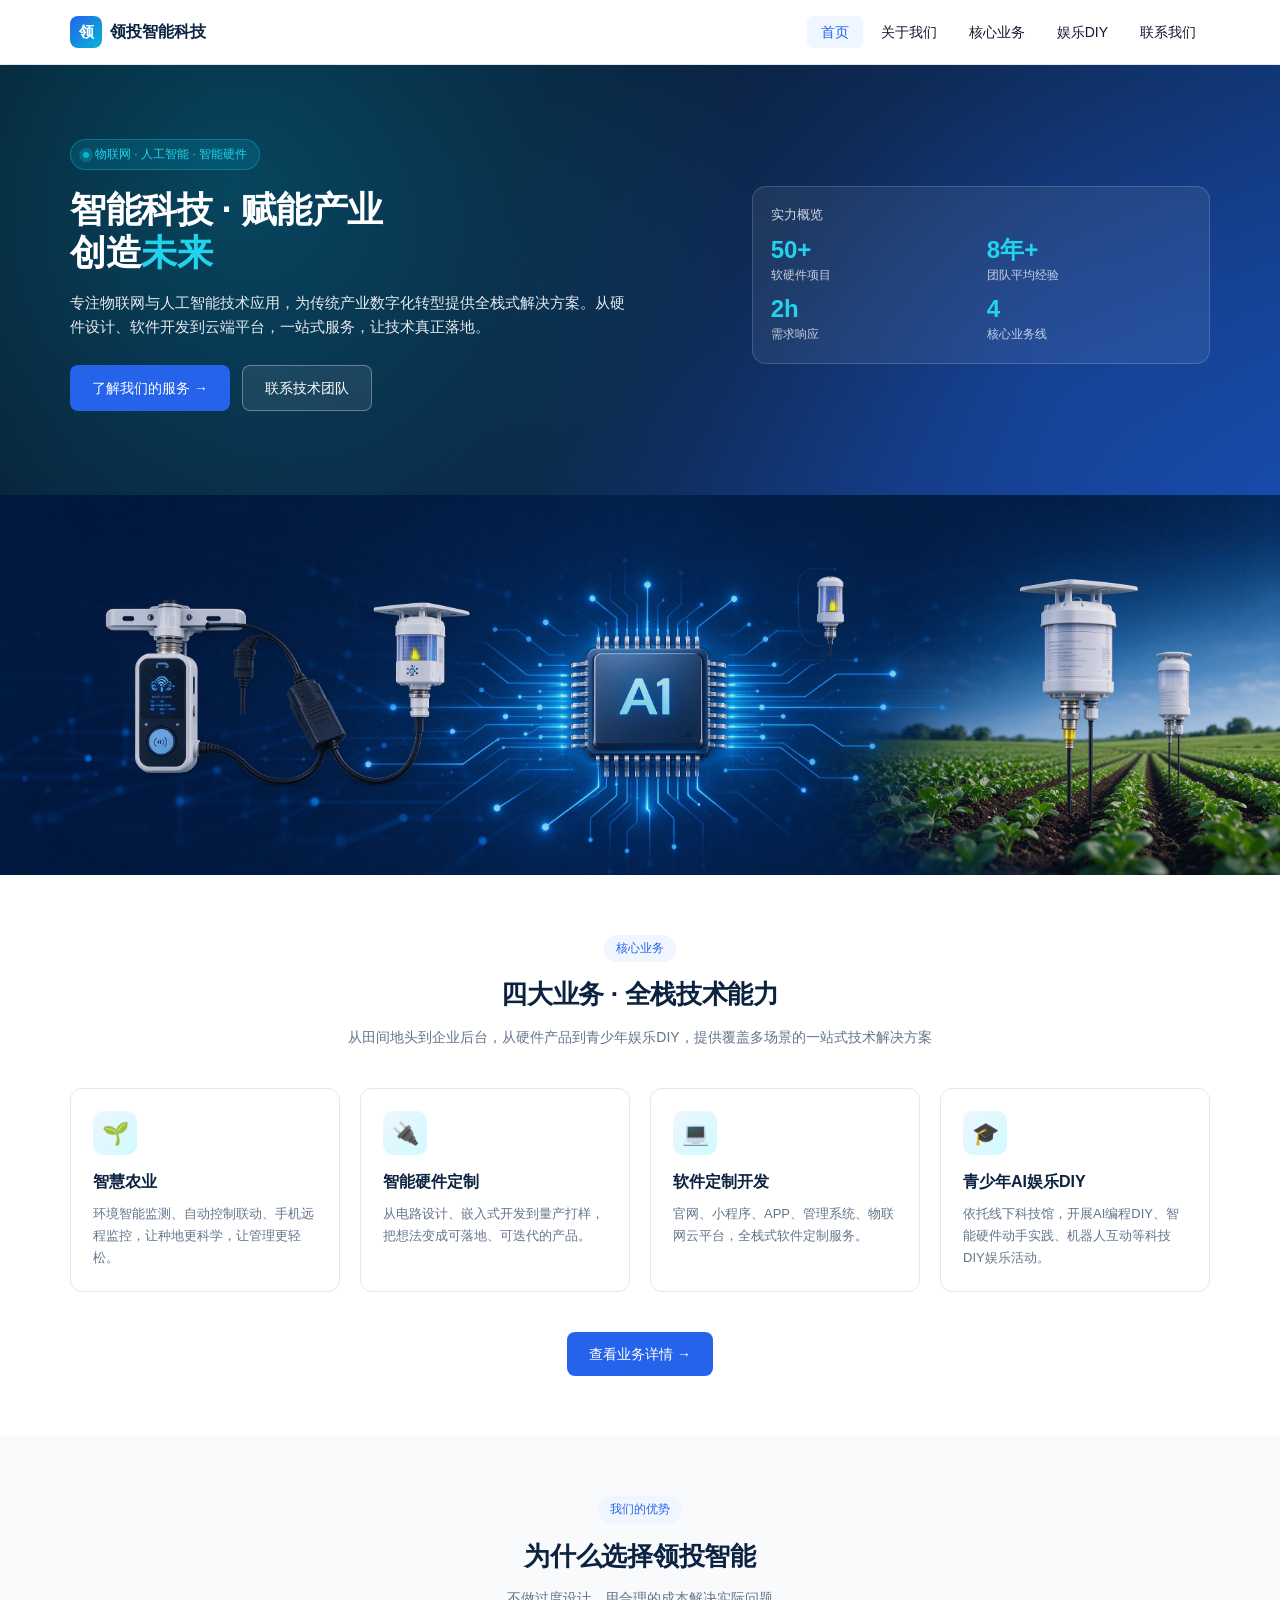
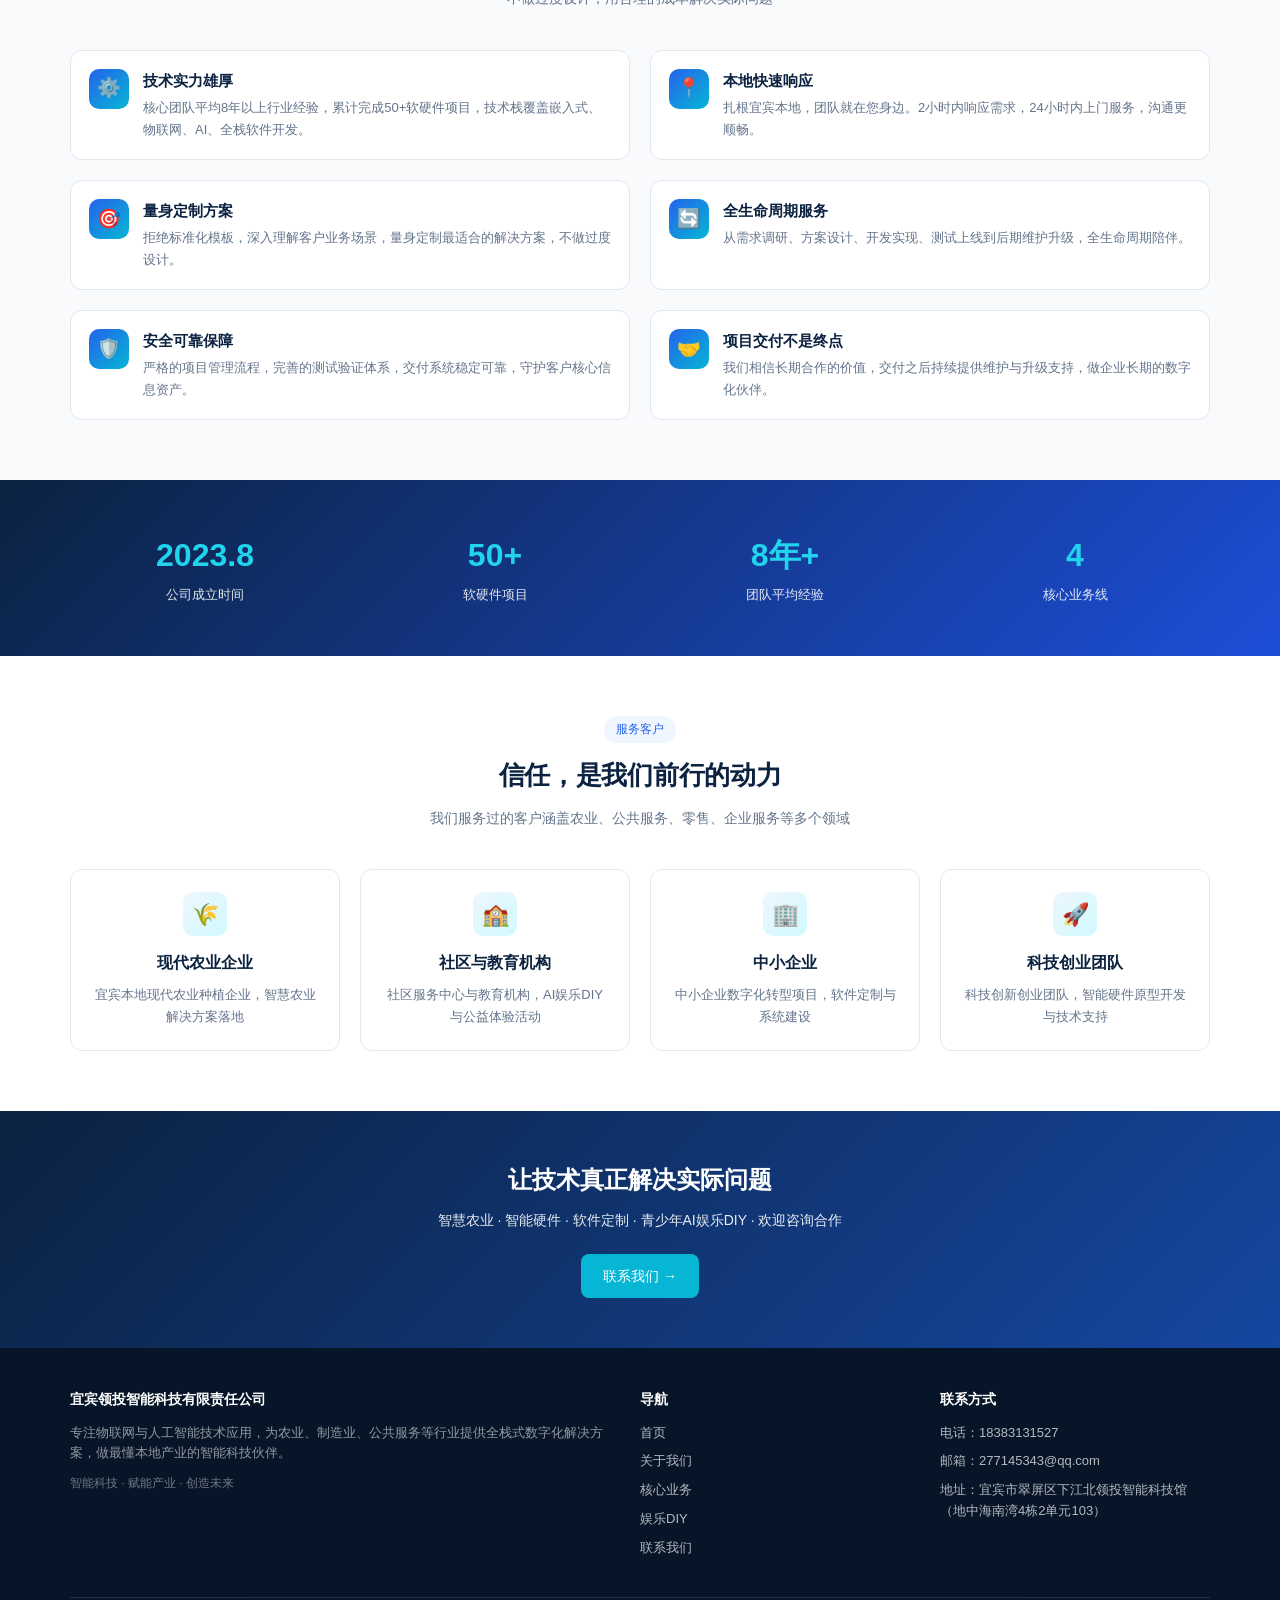
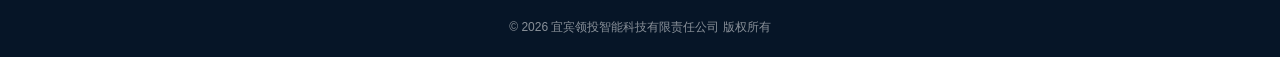
==== commit a13ffcd0: "fix: 服务行业描述中'教育'改为'公共服务'" ====
--- a/index.html
+++ b/index.html
@@ -4,7 +4,7 @@
 <meta charset="UTF-8">
 <meta name="viewport" content="width=device-width, initial-scale=1.0">
 <title>宜宾领投智能科技有限责任公司 · 物联网与人工智能技术应用</title>
-<meta name="description" content="宜宾领投智能科技有限责任公司，专注物联网与人工智能技术应用，为农业、制造业、教育等行业提供智慧农业、智能硬件定制、软件定制开发与青少年AI娱乐DIY。">
+<meta name="description" content="宜宾领投智能科技有限责任公司，专注物联网与人工智能技术应用，为农业、制造业、公共服务等行业提供智慧农业、智能硬件定制、软件定制开发与青少年AI娱乐DIY。">
 <link rel="stylesheet" href="assets/style.css">
 </head>
 <body>
@@ -189,7 +189,7 @@
     <div class="section-header">
       <span class="eyebrow">服务客户</span>
       <h2>信任，是我们前行的动力</h2>
-      <p>我们服务过的客户涵盖农业、教育、零售、企业服务等多个领域</p>
+      <p>我们服务过的客户涵盖农业、公共服务、零售、企业服务等多个领域</p>
     </div>
     <div class="grid grid-4">
       <div class="card text-center">
@@ -231,7 +231,7 @@
     <div class="footer-grid">
       <div>
         <h4>宜宾领投智能科技有限责任公司</h4>
-        <p style="margin-bottom:10px;opacity:.8;">专注物联网与人工智能技术应用，为农业、制造业、教育等行业提供全栈式数字化解决方案，做最懂本地产业的智能科技伙伴。</p>
+        <p style="margin-bottom:10px;opacity:.8;">专注物联网与人工智能技术应用，为农业、制造业、公共服务等行业提供全栈式数字化解决方案，做最懂本地产业的智能科技伙伴。</p>
         <p style="opacity:.6;font-size:12px;">智能科技 · 赋能产业 · 创造未来</p>
       </div>
       <div>
